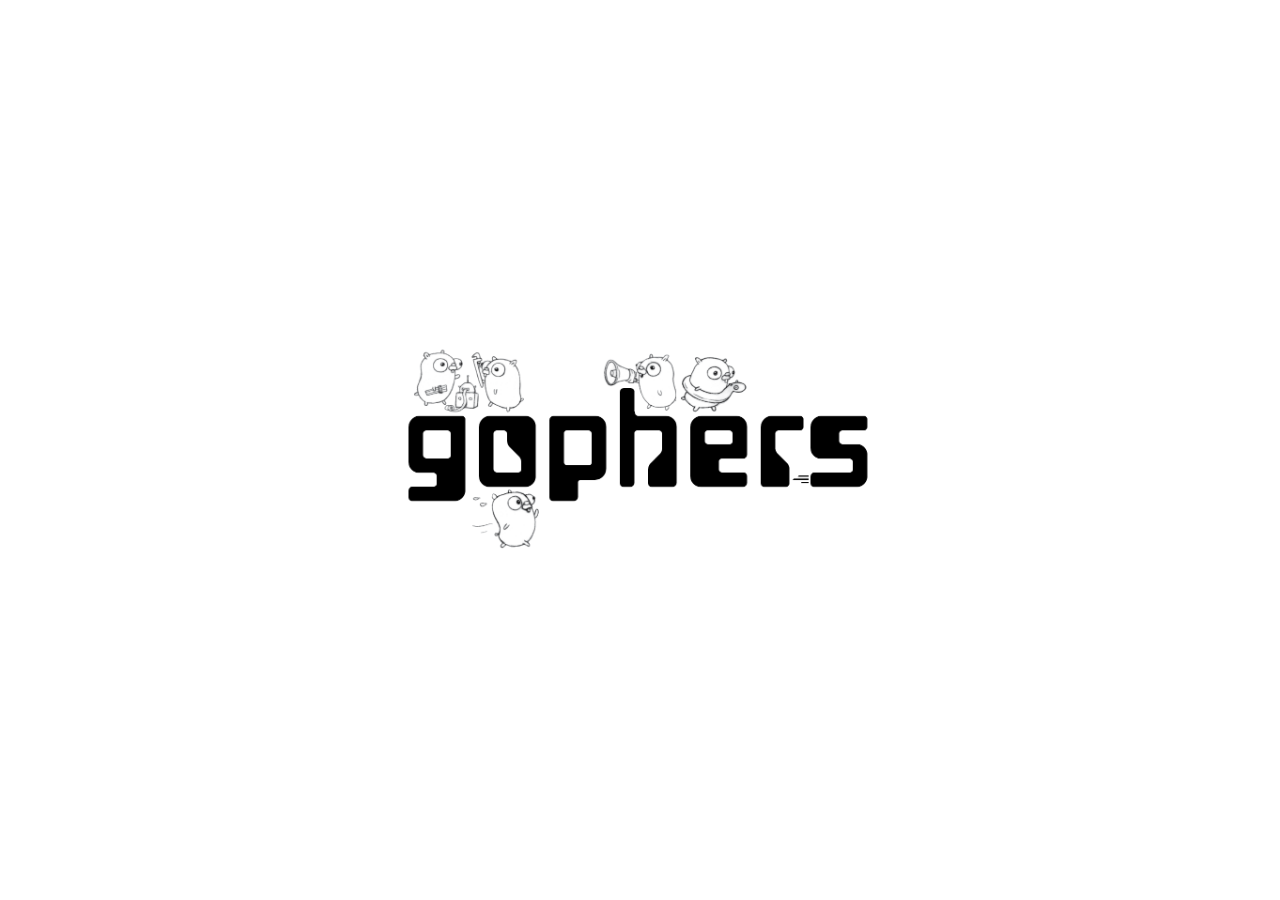
==== index.html @ 36adbf86 "fix(site): prioritize ioskeley font Co-authored-by: Copilot <223556219+Copilot@users.noreply.github." ====
<!DOCTYPE html>
<html lang="en">
<head>
  <meta charset="UTF-8">
  <meta name="viewport" content="width=device-width, initial-scale=1.0">
  <title>Gophers</title>
  <style>
    @font-face {
      font-family: "jikitourai.regular";
      src: url("./jikitourai.regular.ttf") format("truetype");
      font-style: normal;
      font-weight: 400;
    }

    @font-face {
      font-family: "Ioskeley";
      src: url("./Ioskeley.woff2") format("woff2");
      font-style: normal;
      font-weight: 400;
    }

    :root {
      color-scheme: light;
    }

    * {
      box-sizing: border-box;
    }

    body {
      margin: 0;
      min-height: 100vh;
      display: flex;
      align-items: center;
      justify-content: center;
      background: #ffffff;
      font-family: "Ioskeley", "jikitourai.regular";
    }

    img {
      display: block;
      width: min(480px, 70vw);
      max-width: 100%;
      height: auto;
    }
  </style>
</head>
<body>
  <img src="./logo.png" alt="Gophers logo">
</body>
</html>
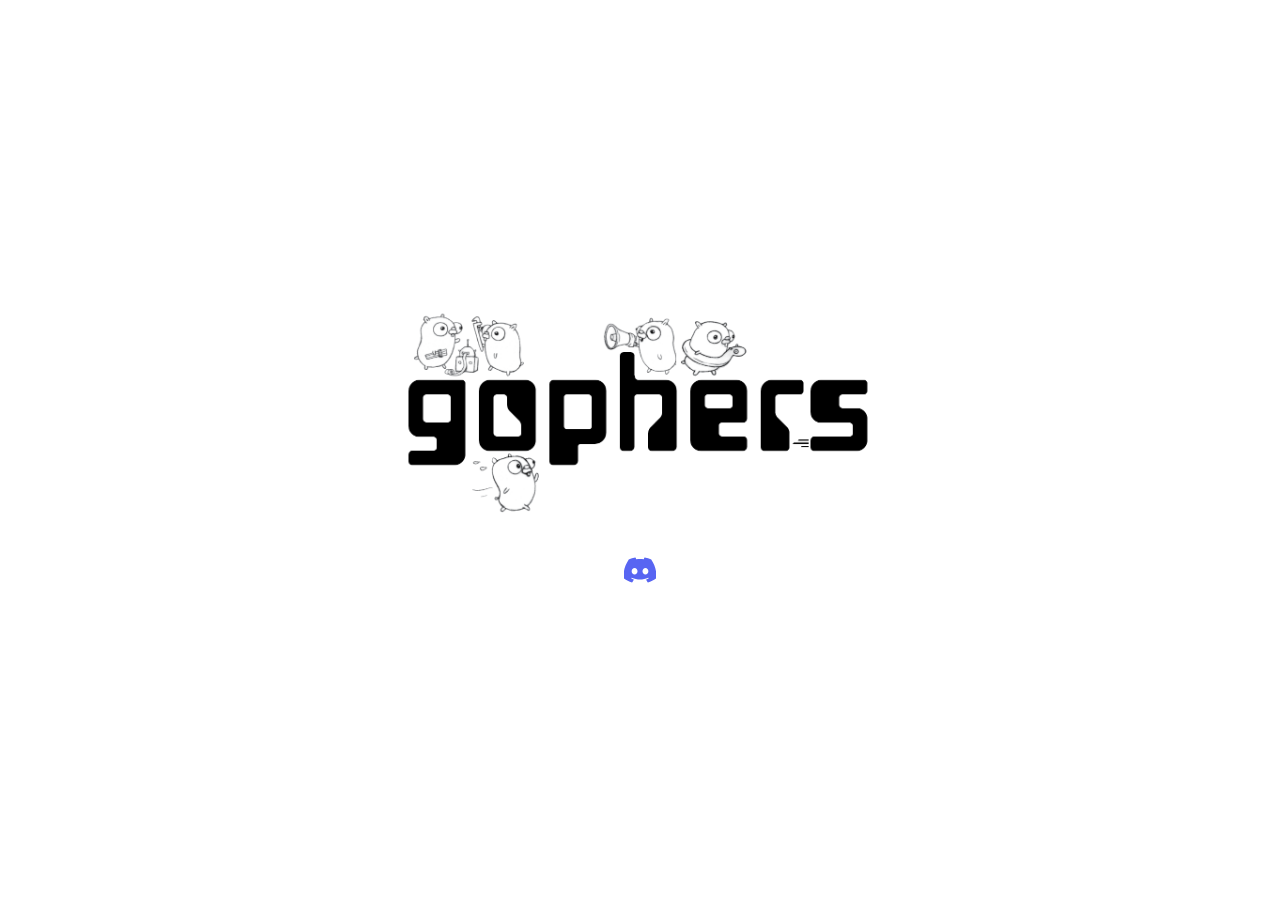
==== commit a15b5109: "feat(site): add discord icon link Co-authored-by: Copilot <223556219+Copilot@users.noreply.github.co" ====
--- a/index.html
+++ b/index.html
@@ -4,48 +4,22 @@
   <meta charset="UTF-8">
   <meta name="viewport" content="width=device-width, initial-scale=1.0">
   <title>Gophers</title>
-  <style>
-    @font-face {
-      font-family: "jikitourai.regular";
-      src: url("./jikitourai.regular.ttf") format("truetype");
-      font-style: normal;
-      font-weight: 400;
-    }
-
-    @font-face {
-      font-family: "Ioskeley";
-      src: url("./Ioskeley.woff2") format("woff2");
-      font-style: normal;
-      font-weight: 400;
-    }
-
-    :root {
-      color-scheme: light;
-    }
-
-    * {
-      box-sizing: border-box;
-    }
-
-    body {
-      margin: 0;
-      min-height: 100vh;
-      display: flex;
-      align-items: center;
-      justify-content: center;
-      background: #ffffff;
-      font-family: "Ioskeley", "jikitourai.regular";
-    }
-
-    img {
-      display: block;
-      width: min(480px, 70vw);
-      max-width: 100%;
-      height: auto;
-    }
-  </style>
+  <link rel="stylesheet" href="./assets/css/site.css">
 </head>
 <body>
-  <img src="./logo.png" alt="Gophers logo">
+  <main class="hero">
+    <img src="./assets/images/logo.png" alt="Gophers logo">
+    <a
+      class="social-link"
+      href="https://discord.com/channels/1308701315563786290/1500505319036420157"
+      aria-label="Open Discord"
+      target="_blank"
+      rel="noreferrer"
+    >
+      <svg xmlns="http://www.w3.org/2000/svg" viewBox="0 0 576 512" aria-hidden="true">
+        <path fill="currentColor" d="M492.5 69.8c-.2-.3-.4-.6-.8-.7-38.1-17.5-78.4-30-119.7-37.1-.4-.1-.8 0-1.1 .1s-.6 .4-.8 .8c-5.5 9.9-10.5 20.2-14.9 30.6-44.6-6.8-89.9-6.8-134.4 0-4.5-10.5-9.5-20.7-15.1-30.6-.2-.3-.5-.6-.8-.8s-.7-.2-1.1-.2c-41.3 7.1-81.6 19.6-119.7 37.1-.3 .1-.6 .4-.8 .7-76.2 113.8-97.1 224.9-86.9 334.5 0 .3 .1 .5 .2 .8s.3 .4 .5 .6c44.4 32.9 94 58 146.8 74.2 .4 .1 .8 .1 1.1 0s.7-.4 .9-.7c11.3-15.4 21.4-31.8 30-48.8 .1-.2 .2-.5 .2-.8s0-.5-.1-.8-.2-.5-.4-.6-.4-.3-.7-.4c-15.8-6.1-31.2-13.4-45.9-21.9-.3-.2-.5-.4-.7-.6s-.3-.6-.3-.9 0-.6 .2-.9 .3-.5 .6-.7c3.1-2.3 6.2-4.7 9.1-7.1 .3-.2 .6-.4 .9-.4s.7 0 1 .1c96.2 43.9 200.4 43.9 295.5 0 .3-.1 .7-.2 1-.2s.7 .2 .9 .4c2.9 2.4 6 4.9 9.1 7.2 .2 .2 .4 .4 .6 .7s.2 .6 .2 .9-.1 .6-.3 .9-.4 .5-.6 .6c-14.7 8.6-30 15.9-45.9 21.8-.2 .1-.5 .2-.7 .4s-.3 .4-.4 .7-.1 .5-.1 .8 .1 .5 .2 .8c8.8 17 18.8 33.3 30 48.8 .2 .3 .6 .6 .9 .7s.8 .1 1.1 0c52.9-16.2 102.6-41.3 147.1-74.2 .2-.2 .4-.4 .5-.6s.2-.5 .2-.8c12.3-126.8-20.5-236.9-86.9-334.5zm-302 267.7c-29 0-52.8-26.6-52.8-59.2s23.4-59.2 52.8-59.2c29.7 0 53.3 26.8 52.8 59.2 0 32.7-23.4 59.2-52.8 59.2zm195.4 0c-29 0-52.8-26.6-52.8-59.2s23.4-59.2 52.8-59.2c29.7 0 53.3 26.8 52.8 59.2 0 32.7-23.2 59.2-52.8 59.2z"/>
+      </svg>
+    </a>
+  </main>
 </body>
 </html>
--- a/assets/css/site.css
+++ b/assets/css/site.css
@@ -0,0 +1,68 @@
+@font-face {
+  font-family: "jikitourai.regular";
+  src: url("../fonts/jikitourai.regular.ttf") format("truetype");
+  font-style: normal;
+  font-weight: 400;
+}
+
+@font-face {
+  font-family: "Ioskeley";
+  src: url("../fonts/Ioskeley.woff2") format("woff2");
+  font-style: normal;
+  font-weight: 400;
+}
+
+:root {
+  color-scheme: light;
+}
+
+* {
+  box-sizing: border-box;
+}
+
+body {
+  margin: 0;
+  min-height: 100vh;
+  display: flex;
+  align-items: center;
+  justify-content: center;
+  background: #ffffff;
+  font-family: "Ioskeley", "jikitourai.regular";
+}
+
+.hero {
+  display: flex;
+  flex-direction: column;
+  align-items: center;
+  gap: 1.5rem;
+}
+
+img {
+  display: block;
+  width: min(480px, 70vw);
+  max-width: 100%;
+  height: auto;
+}
+
+.social-link {
+  display: inline-flex;
+  align-items: center;
+  justify-content: center;
+  width: 3rem;
+  height: 3rem;
+  border-radius: 999px;
+  color: #5865f2;
+  text-decoration: none;
+  transition: transform 120ms ease, opacity 120ms ease;
+}
+
+.social-link:hover,
+.social-link:focus-visible {
+  opacity: 0.85;
+  transform: translateY(-1px);
+}
+
+.social-link svg {
+  width: 2rem;
+  height: 2rem;
+}
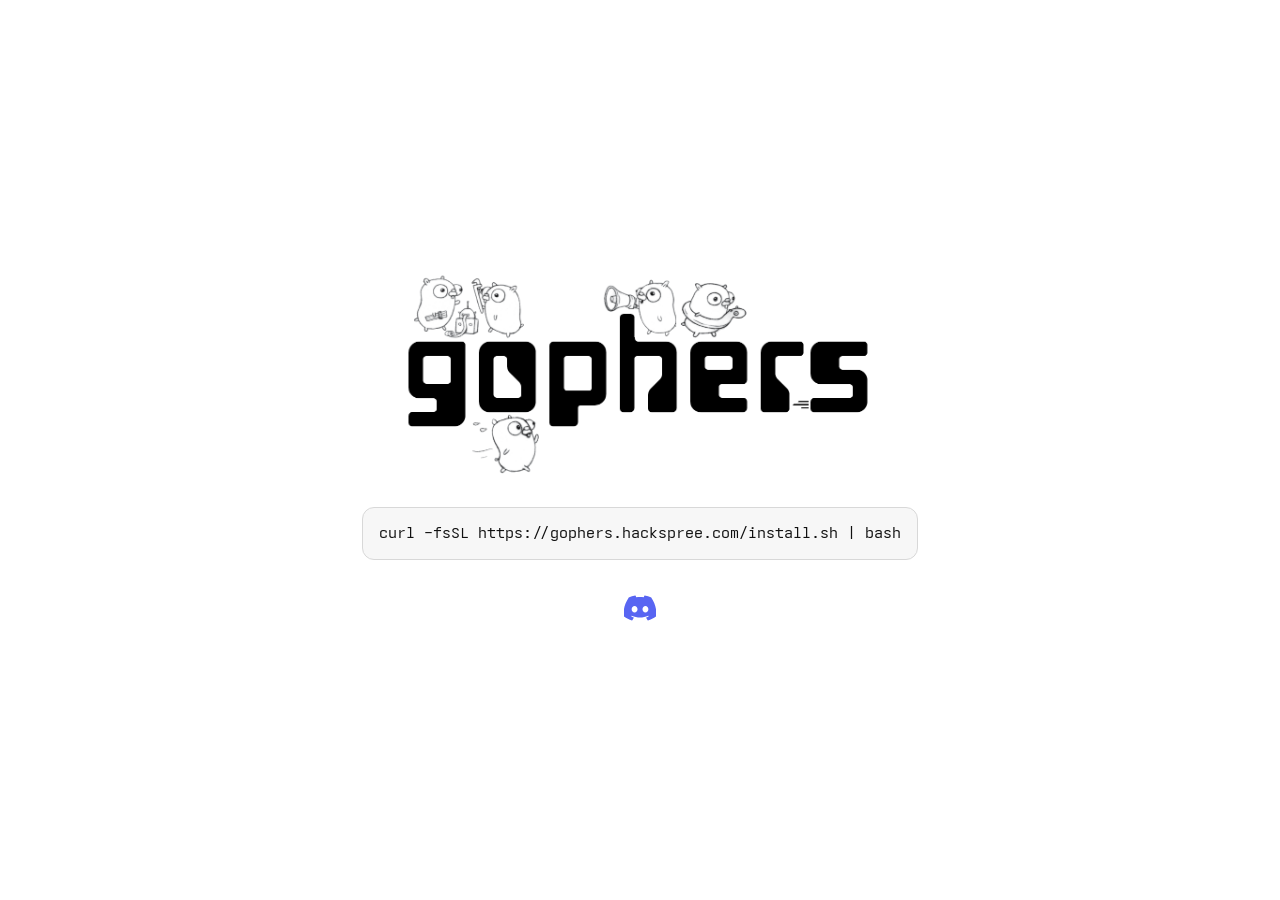
==== commit b16b594e: "feat(site): add install command Co-authored-by: Copilot <223556219+Copilot@users.noreply.github.com>" ====
--- a/index.html
+++ b/index.html
@@ -9,6 +9,7 @@
 <body>
   <main class="hero">
     <img src="./assets/images/logo.png" alt="Gophers logo">
+    <code class="install-command">curl -fsSL https://gophers.hackspree.com/install.sh | bash</code>
     <a
       class="social-link"
       href="https://discord.com/channels/1308701315563786290/1500505319036420157"
--- a/assets/css/site.css
+++ b/assets/css/site.css
@@ -35,6 +35,8 @@
   flex-direction: column;
   align-items: center;
   gap: 1.5rem;
+  width: min(100%, 52rem);
+  padding: 1.5rem;
 }
 
 img {
@@ -42,6 +44,21 @@
   width: min(480px, 70vw);
   max-width: 100%;
   height: auto;
+}
+
+.install-command {
+  display: block;
+  max-width: 100%;
+  padding: 0.875rem 1rem;
+  overflow-x: auto;
+  border: 1px solid #d8d8d8;
+  border-radius: 0.75rem;
+  background: #f7f7f7;
+  color: #111111;
+  font-family: "Ioskeley", "jikitourai.regular";
+  font-size: 0.95rem;
+  line-height: 1.5;
+  white-space: nowrap;
 }
 
 .social-link {
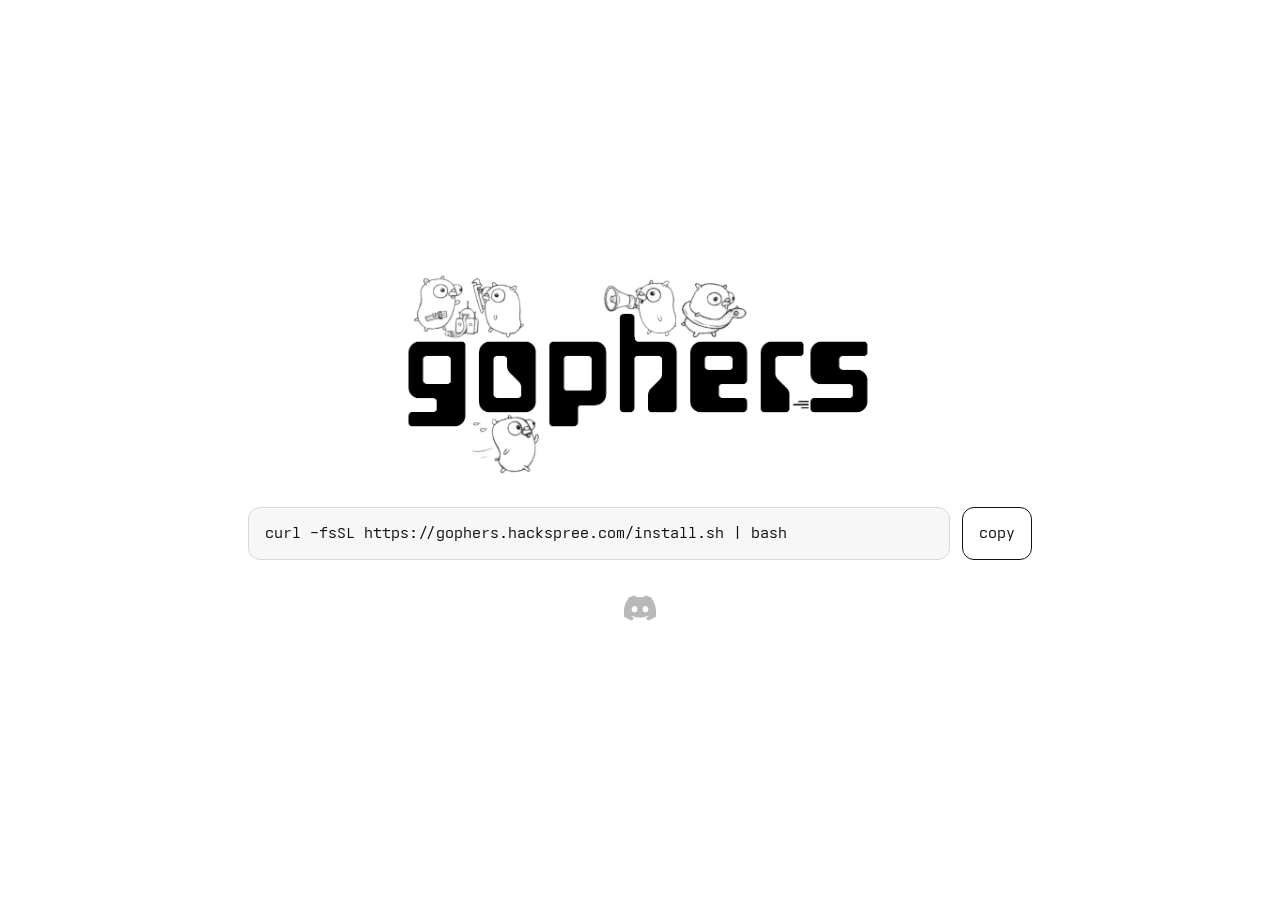
==== commit 682ad944: "feat(site): add install copy button Co-authored-by: Copilot <223556219+Copilot@users.noreply.github." ====
--- a/index.html
+++ b/index.html
@@ -5,11 +5,23 @@
   <meta name="viewport" content="width=device-width, initial-scale=1.0">
   <title>Gophers</title>
   <link rel="stylesheet" href="./assets/css/site.css">
+  <script src="./assets/js/site.js" defer></script>
 </head>
 <body>
   <main class="hero">
     <img src="./assets/images/logo.png" alt="Gophers logo">
-    <code class="install-command">curl -fsSL https://gophers.hackspree.com/install.sh | bash</code>
+    <div class="install-command-row">
+      <code class="install-command">curl -fsSL https://gophers.hackspree.com/install.sh | bash</code>
+      <button
+        class="copy-button"
+        type="button"
+        data-copy-install
+        data-copy-text="curl -fsSL https://gophers.hackspree.com/install.sh | bash"
+        aria-label="copy"
+      >
+        copy
+      </button>
+    </div>
     <a
       class="social-link"
       href="https://discord.com/channels/1308701315563786290/1500505319036420157"
--- a/assets/css/site.css
+++ b/assets/css/site.css
@@ -46,9 +46,20 @@
   height: auto;
 }
 
+.install-command-row {
+  display: flex;
+  flex-wrap: wrap;
+  align-items: center;
+  justify-content: center;
+  gap: 0.75rem;
+  width: 100%;
+}
+
 .install-command {
   display: block;
+  flex: 1 1 30rem;
   max-width: 100%;
+  min-width: 0;
   padding: 0.875rem 1rem;
   overflow-x: auto;
   border: 1px solid #d8d8d8;
@@ -61,6 +72,26 @@
   white-space: nowrap;
 }
 
+.copy-button {
+  padding: 0.875rem 1rem;
+  border: 1px solid #111111;
+  border-radius: 0.75rem;
+  background: #ffffff;
+  color: #111111;
+  font-family: "Ioskeley", "jikitourai.regular";
+  font-size: 0.95rem;
+  line-height: 1.5;
+  cursor: pointer;
+  transition: background 120ms ease, color 120ms ease, transform 120ms ease;
+}
+
+.copy-button:hover,
+.copy-button:focus-visible {
+  background: #111111;
+  color: #ffffff;
+  transform: translateY(-1px);
+}
+
 .social-link {
   display: inline-flex;
   align-items: center;
@@ -68,14 +99,14 @@
   width: 3rem;
   height: 3rem;
   border-radius: 999px;
-  color: #5865f2;
+  color: #b8b8b8;
   text-decoration: none;
-  transition: transform 120ms ease, opacity 120ms ease;
+  transition: color 120ms ease, transform 120ms ease;
 }
 
 .social-link:hover,
 .social-link:focus-visible {
-  opacity: 0.85;
+  color: #000000;
   transform: translateY(-1px);
 }
 
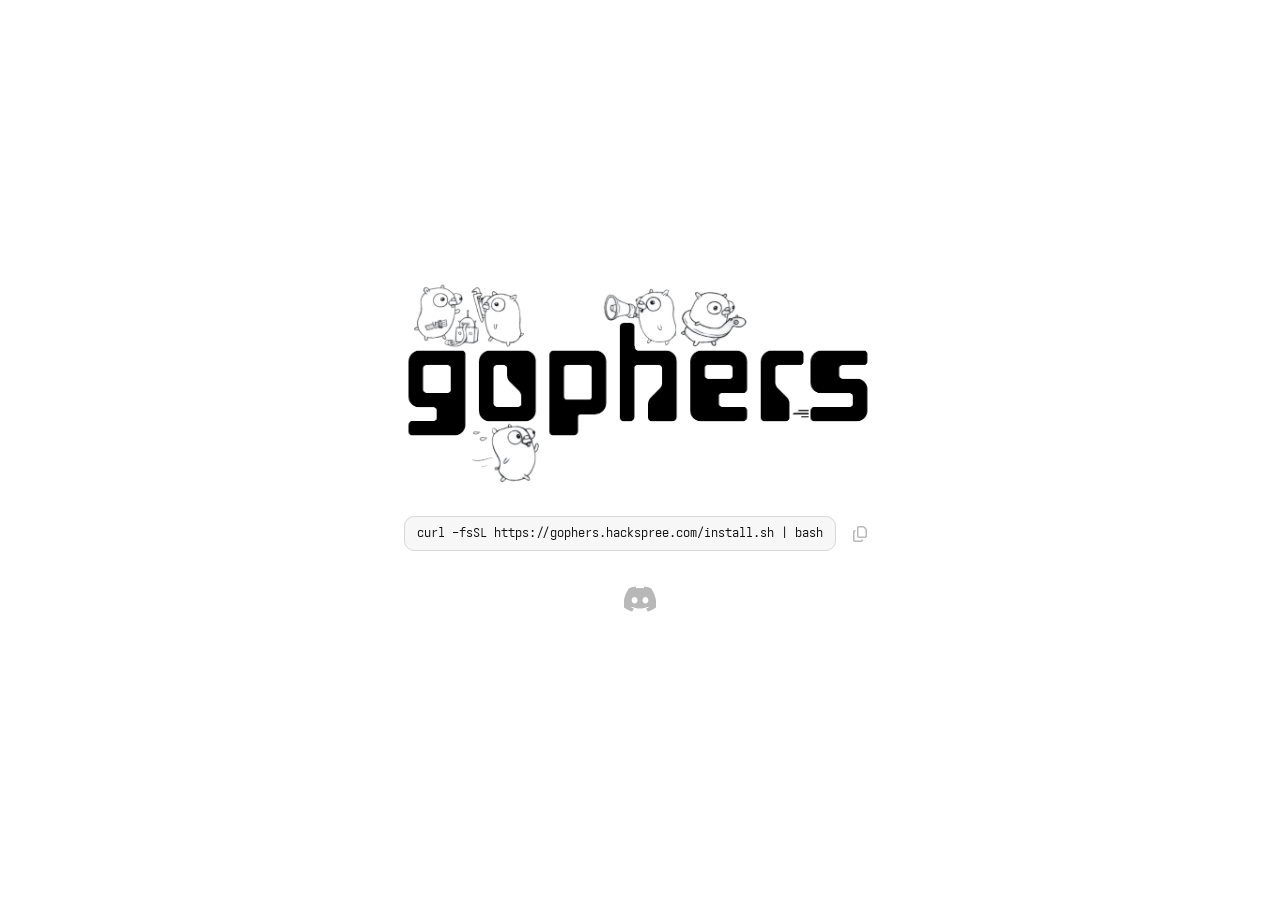
==== commit 5ceca9a0: "style(site): compact install copy ui Co-authored-by: Copilot <223556219+Copilot@users.noreply.github" ====
--- a/index.html
+++ b/index.html
@@ -17,9 +17,12 @@
         type="button"
         data-copy-install
         data-copy-text="curl -fsSL https://gophers.hackspree.com/install.sh | bash"
-        aria-label="copy"
+        aria-label="Copy install command"
+        title="Copy install command"
       >
-        copy
+        <svg xmlns="http://www.w3.org/2000/svg" viewBox="0 0 448 512" aria-hidden="true">
+          <path fill="currentColor" d="M384 336l-192 0c-8.8 0-16-7.2-16-16l0-256c0-8.8 7.2-16 16-16l133.5 0c4.2 0 8.3 1.7 11.3 4.7l58.5 58.5c3 3 4.7 7.1 4.7 11.3L400 320c0 8.8-7.2 16-16 16zM192 384l192 0c35.3 0 64-28.7 64-64l0-197.5c0-17-6.7-33.3-18.7-45.3L370.7 18.7C358.7 6.7 342.5 0 325.5 0L192 0c-35.3 0-64 28.7-64 64l0 256c0 35.3 28.7 64 64 64zM64 128c-35.3 0-64 28.7-64 64L0 448c0 35.3 28.7 64 64 64l192 0c35.3 0 64-28.7 64-64l0-16-48 0 0 16c0 8.8-7.2 16-16 16L64 464c-8.8 0-16-7.2-16-16l0-256c0-8.8 7.2-16 16-16l16 0 0-48-16 0z"/>
+        </svg>
       </button>
     </div>
     <a
--- a/assets/css/site.css
+++ b/assets/css/site.css
@@ -48,48 +48,54 @@
 
 .install-command-row {
   display: flex;
-  flex-wrap: wrap;
+  flex-wrap: nowrap;
   align-items: center;
   justify-content: center;
-  gap: 0.75rem;
-  width: 100%;
+  gap: 0.5rem;
+  width: auto;
+  max-width: min(100%, 34rem);
 }
 
 .install-command {
   display: block;
-  flex: 1 1 30rem;
+  flex: 1 1 auto;
   max-width: 100%;
   min-width: 0;
-  padding: 0.875rem 1rem;
+  padding: 0.5rem 0.75rem;
   overflow-x: auto;
   border: 1px solid #d8d8d8;
-  border-radius: 0.75rem;
+  border-radius: 0.625rem;
   background: #f7f7f7;
   color: #111111;
   font-family: "Ioskeley", "jikitourai.regular";
-  font-size: 0.95rem;
-  line-height: 1.5;
+  font-size: 0.78rem;
+  line-height: 1.35;
   white-space: nowrap;
 }
 
 .copy-button {
-  padding: 0.875rem 1rem;
-  border: 1px solid #111111;
-  border-radius: 0.75rem;
-  background: #ffffff;
-  color: #111111;
-  font-family: "Ioskeley", "jikitourai.regular";
-  font-size: 0.95rem;
-  line-height: 1.5;
+  display: inline-flex;
+  align-items: center;
+  justify-content: center;
+  width: 2rem;
+  height: 2rem;
+  padding: 0;
+  border: 0;
+  background: transparent;
+  color: #b8b8b8;
   cursor: pointer;
-  transition: background 120ms ease, color 120ms ease, transform 120ms ease;
+  transition: color 120ms ease, transform 120ms ease;
 }
 
 .copy-button:hover,
 .copy-button:focus-visible {
-  background: #111111;
-  color: #ffffff;
+  color: #000000;
   transform: translateY(-1px);
+}
+
+.copy-button svg {
+  width: 1rem;
+  height: 1rem;
 }
 
 .social-link {
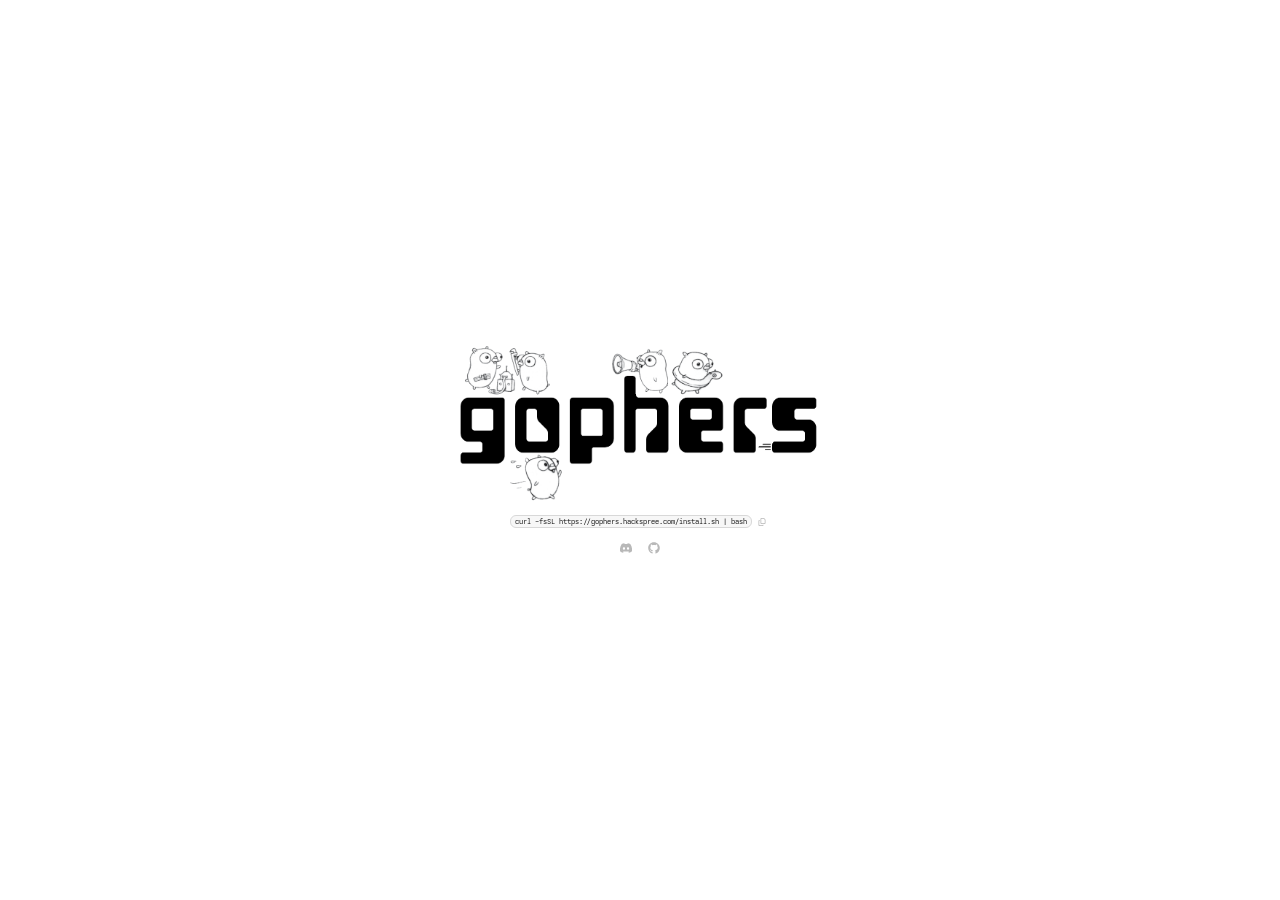
==== commit 85e45b1e: "feat(site): add github icon link Co-authored-by: Copilot <223556219+Copilot@users.noreply.github.com" ====
--- a/index.html
+++ b/index.html
@@ -25,17 +25,30 @@
         </svg>
       </button>
     </div>
-    <a
-      class="social-link"
-      href="https://discord.com/channels/1308701315563786290/1500505319036420157"
-      aria-label="Open Discord"
-      target="_blank"
-      rel="noreferrer"
-    >
-      <svg xmlns="http://www.w3.org/2000/svg" viewBox="0 0 576 512" aria-hidden="true">
-        <path fill="currentColor" d="M492.5 69.8c-.2-.3-.4-.6-.8-.7-38.1-17.5-78.4-30-119.7-37.1-.4-.1-.8 0-1.1 .1s-.6 .4-.8 .8c-5.5 9.9-10.5 20.2-14.9 30.6-44.6-6.8-89.9-6.8-134.4 0-4.5-10.5-9.5-20.7-15.1-30.6-.2-.3-.5-.6-.8-.8s-.7-.2-1.1-.2c-41.3 7.1-81.6 19.6-119.7 37.1-.3 .1-.6 .4-.8 .7-76.2 113.8-97.1 224.9-86.9 334.5 0 .3 .1 .5 .2 .8s.3 .4 .5 .6c44.4 32.9 94 58 146.8 74.2 .4 .1 .8 .1 1.1 0s.7-.4 .9-.7c11.3-15.4 21.4-31.8 30-48.8 .1-.2 .2-.5 .2-.8s0-.5-.1-.8-.2-.5-.4-.6-.4-.3-.7-.4c-15.8-6.1-31.2-13.4-45.9-21.9-.3-.2-.5-.4-.7-.6s-.3-.6-.3-.9 0-.6 .2-.9 .3-.5 .6-.7c3.1-2.3 6.2-4.7 9.1-7.1 .3-.2 .6-.4 .9-.4s.7 0 1 .1c96.2 43.9 200.4 43.9 295.5 0 .3-.1 .7-.2 1-.2s.7 .2 .9 .4c2.9 2.4 6 4.9 9.1 7.2 .2 .2 .4 .4 .6 .7s.2 .6 .2 .9-.1 .6-.3 .9-.4 .5-.6 .6c-14.7 8.6-30 15.9-45.9 21.8-.2 .1-.5 .2-.7 .4s-.3 .4-.4 .7-.1 .5-.1 .8 .1 .5 .2 .8c8.8 17 18.8 33.3 30 48.8 .2 .3 .6 .6 .9 .7s.8 .1 1.1 0c52.9-16.2 102.6-41.3 147.1-74.2 .2-.2 .4-.4 .5-.6s.2-.5 .2-.8c12.3-126.8-20.5-236.9-86.9-334.5zm-302 267.7c-29 0-52.8-26.6-52.8-59.2s23.4-59.2 52.8-59.2c29.7 0 53.3 26.8 52.8 59.2 0 32.7-23.4 59.2-52.8 59.2zm195.4 0c-29 0-52.8-26.6-52.8-59.2s23.4-59.2 52.8-59.2c29.7 0 53.3 26.8 52.8 59.2 0 32.7-23.2 59.2-52.8 59.2z"/>
-      </svg>
-    </a>
+    <div class="social-links">
+      <a
+        class="social-link"
+        href="https://discord.com/channels/1308701315563786290/1500505319036420157"
+        aria-label="Open Discord"
+        target="_blank"
+        rel="noreferrer"
+      >
+        <svg xmlns="http://www.w3.org/2000/svg" viewBox="0 0 576 512" aria-hidden="true">
+          <path fill="currentColor" d="M492.5 69.8c-.2-.3-.4-.6-.8-.7-38.1-17.5-78.4-30-119.7-37.1-.4-.1-.8 0-1.1 .1s-.6 .4-.8 .8c-5.5 9.9-10.5 20.2-14.9 30.6-44.6-6.8-89.9-6.8-134.4 0-4.5-10.5-9.5-20.7-15.1-30.6-.2-.3-.5-.6-.8-.8s-.7-.2-1.1-.2c-41.3 7.1-81.6 19.6-119.7 37.1-.3 .1-.6 .4-.8 .7-76.2 113.8-97.1 224.9-86.9 334.5 0 .3 .1 .5 .2 .8s.3 .4 .5 .6c44.4 32.9 94 58 146.8 74.2 .4 .1 .8 .1 1.1 0s.7-.4 .9-.7c11.3-15.4 21.4-31.8 30-48.8 .1-.2 .2-.5 .2-.8s0-.5-.1-.8-.2-.5-.4-.6-.4-.3-.7-.4c-15.8-6.1-31.2-13.4-45.9-21.9-.3-.2-.5-.4-.7-.6s-.3-.6-.3-.9 0-.6 .2-.9 .3-.5 .6-.7c3.1-2.3 6.2-4.7 9.1-7.1 .3-.2 .6-.4 .9-.4s.7 0 1 .1c96.2 43.9 200.4 43.9 295.5 0 .3-.1 .7-.2 1-.2s.7 .2 .9 .4c2.9 2.4 6 4.9 9.1 7.2 .2 .2 .4 .4 .6 .7s.2 .6 .2 .9-.1 .6-.3 .9-.4 .5-.6 .6c-14.7 8.6-30 15.9-45.9 21.8-.2 .1-.5 .2-.7 .4s-.3 .4-.4 .7-.1 .5-.1 .8 .1 .5 .2 .8c8.8 17 18.8 33.3 30 48.8 .2 .3 .6 .6 .9 .7s.8 .1 1.1 0c52.9-16.2 102.6-41.3 147.1-74.2 .2-.2 .4-.4 .5-.6s.2-.5 .2-.8c12.3-126.8-20.5-236.9-86.9-334.5zm-302 267.7c-29 0-52.8-26.6-52.8-59.2s23.4-59.2 52.8-59.2c29.7 0 53.3 26.8 52.8 59.2 0 32.7-23.4 59.2-52.8 59.2zm195.4 0c-29 0-52.8-26.6-52.8-59.2s23.4-59.2 52.8-59.2c29.7 0 53.3 26.8 52.8 59.2 0 32.7-23.2 59.2-52.8 59.2z"/>
+        </svg>
+      </a>
+      <a
+        class="social-link"
+        href="https://github.com/hackspree/gophers"
+        aria-label="Open GitHub"
+        target="_blank"
+        rel="noreferrer"
+      >
+        <svg xmlns="http://www.w3.org/2000/svg" viewBox="0 0 512 512" aria-hidden="true">
+          <path fill="currentColor" d="M173.9 397.4c0 2-2.3 3.6-5.2 3.6-3.3 .3-5.6-1.3-5.6-3.6 0-2 2.3-3.6 5.2-3.6 3-.3 5.6 1.3 5.6 3.6zm-31.1-4.5c-.7 2 1.3 4.3 4.3 4.9 2.6 1 5.6 0 6.2-2s-1.3-4.3-4.3-5.2c-2.6-.7-5.5 .3-6.2 2.3zm44.2-1.7c-2.9 .7-4.9 2.6-4.6 4.9 .3 2 2.9 3.3 5.9 2.6 2.9-.7 4.9-2.6 4.6-4.6-.3-1.9-3-3.2-5.9-2.9zM252.8 8c-138.7 0-244.8 105.3-244.8 244 0 110.9 69.8 205.8 169.5 239.2 12.8 2.3 17.3-5.6 17.3-12.1 0-6.2-.3-40.4-.3-61.4 0 0-70 15-84.7-29.8 0 0-11.4-29.1-27.8-36.6 0 0-22.9-15.7 1.6-15.4 0 0 24.9 2 38.6 25.8 21.9 38.6 58.6 27.5 72.9 20.9 2.3-16 8.8-27.1 16-33.7-55.9-6.2-112.3-14.3-112.3-110.5 0-27.5 7.6-41.3 23.6-58.9-2.6-6.5-11.1-33.3 2.6-67.9 20.9-6.5 69 27 69 27 20-5.6 41.5-8.5 62.8-8.5s42.8 2.9 62.8 8.5c0 0 48.1-33.6 69-27 13.7 34.7 5.2 61.4 2.6 67.9 16 17.7 25.8 31.5 25.8 58.9 0 96.5-58.9 104.2-114.8 110.5 9.2 7.9 17 22.9 17 46.4 0 33.7-.3 75.4-.3 83.6 0 6.5 4.6 14.4 17.3 12.1 100-33.2 167.8-128.1 167.8-239 0-138.7-112.5-244-251.2-244zM105.2 352.9c-1.3 1-1 3.3 .7 5.2 1.6 1.6 3.9 2.3 5.2 1 1.3-1 1-3.3-.7-5.2-1.6-1.6-3.9-2.3-5.2-1zm-10.8-8.1c-.7 1.3 .3 2.9 2.3 3.9 1.6 1 3.6 .7 4.3-.7 .7-1.3-.3-2.9-2.3-3.9-2-.6-3.6-.3-4.3 .7zm32.4 35.6c-1.6 1.3-1 4.3 1.3 6.2 2.3 2.3 5.2 2.6 6.5 1 1.3-1.3 .7-4.3-1.3-6.2-2.2-2.3-5.2-2.6-6.5-1zm-11.4-14.7c-1.6 1-1.6 3.6 0 5.9s4.3 3.3 5.6 2.3c1.6-1.3 1.6-3.9 0-6.2-1.4-2.3-4-3.3-5.6-2z"/>
+        </svg>
+      </a>
+    </div>
   </main>
 </body>
 </html>
--- a/assets/css/site.css
+++ b/assets/css/site.css
@@ -34,9 +34,9 @@
   display: flex;
   flex-direction: column;
   align-items: center;
-  gap: 1.5rem;
-  width: min(100%, 52rem);
-  padding: 1.5rem;
+  gap: 0.375rem;
+  width: min(100%, 24rem);
+  padding: 0.375rem;
 }
 
 img {
@@ -51,9 +51,9 @@
   flex-wrap: nowrap;
   align-items: center;
   justify-content: center;
-  gap: 0.5rem;
+  gap: 0.125rem;
   width: auto;
-  max-width: min(100%, 34rem);
+  max-width: min(100%, 18rem);
 }
 
 .install-command {
@@ -61,15 +61,15 @@
   flex: 1 1 auto;
   max-width: 100%;
   min-width: 0;
-  padding: 0.5rem 0.75rem;
+  padding: 0.125rem 0.25rem;
   overflow-x: auto;
   border: 1px solid #d8d8d8;
-  border-radius: 0.625rem;
+  border-radius: 0.375rem;
   background: #f7f7f7;
   color: #111111;
   font-family: "Ioskeley", "jikitourai.regular";
-  font-size: 0.78rem;
-  line-height: 1.35;
+  font-size: 0.45rem;
+  line-height: 1.1;
   white-space: nowrap;
 }
 
@@ -77,8 +77,8 @@
   display: inline-flex;
   align-items: center;
   justify-content: center;
-  width: 2rem;
-  height: 2rem;
+  width: 1rem;
+  height: 1rem;
   padding: 0;
   border: 0;
   background: transparent;
@@ -94,16 +94,22 @@
 }
 
 .copy-button svg {
-  width: 1rem;
-  height: 1rem;
+  width: 0.5rem;
+  height: 0.5rem;
+}
+
+.social-links {
+  display: flex;
+  align-items: center;
+  gap: 0.25rem;
 }
 
 .social-link {
   display: inline-flex;
   align-items: center;
   justify-content: center;
-  width: 3rem;
-  height: 3rem;
+  width: 1.5rem;
+  height: 1.5rem;
   border-radius: 999px;
   color: #b8b8b8;
   text-decoration: none;
@@ -117,6 +123,6 @@
 }
 
 .social-link svg {
-  width: 2rem;
-  height: 2rem;
+  width: 0.75rem;
+  height: 0.75rem;
 }
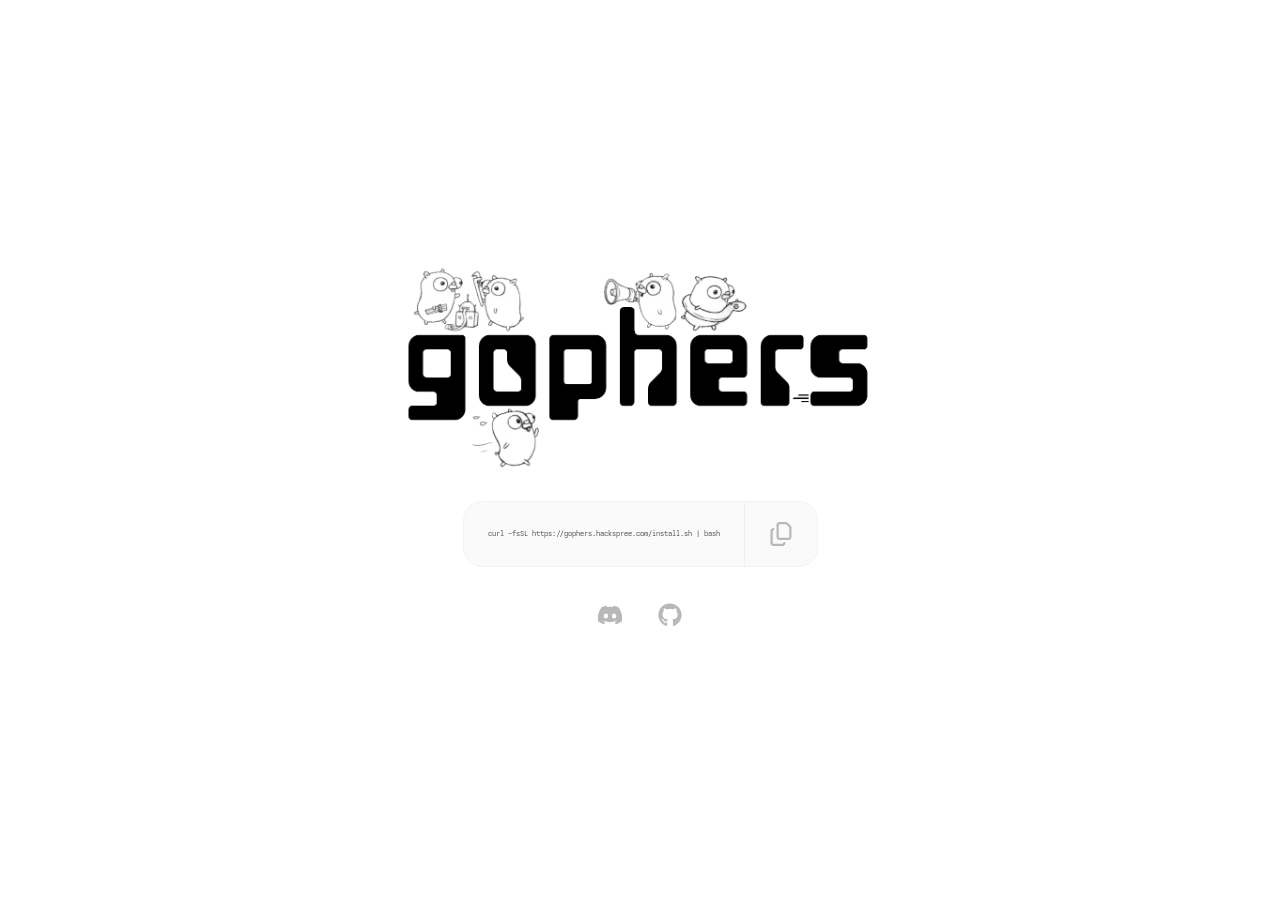
==== commit a7365f67: "feat(site): add favicon and fit cta Co-authored-by: Copilot <223556219+Copilot@users.noreply.github." ====
--- a/index.html
+++ b/index.html
@@ -4,6 +4,10 @@
   <meta charset="UTF-8">
   <meta name="viewport" content="width=device-width, initial-scale=1.0">
   <title>Gophers</title>
+  <link rel="icon" href="./assets/favicons/favicon.ico" sizes="any">
+  <link rel="icon" type="image/png" sizes="32x32" href="./assets/favicons/favicon-32x32.png">
+  <link rel="apple-touch-icon" sizes="180x180" href="./assets/favicons/apple-touch-icon.png">
+  <link rel="manifest" href="./assets/favicons/site.webmanifest">
   <link rel="stylesheet" href="./assets/css/site.css">
   <script src="./assets/js/site.js" defer></script>
 </head>
--- a/assets/css/site.css
+++ b/assets/css/site.css
@@ -34,9 +34,9 @@
   display: flex;
   flex-direction: column;
   align-items: center;
-  gap: 0.375rem;
-  width: min(100%, 24rem);
-  padding: 0.375rem;
+  gap: 1.5rem;
+  width: min(100%, 48rem);
+  padding: 1.5rem;
 }
 
 img {
@@ -47,13 +47,17 @@
 }
 
 .install-command-row {
-  display: flex;
+  display: inline-flex;
   flex-wrap: nowrap;
   align-items: center;
-  justify-content: center;
-  gap: 0.125rem;
-  width: auto;
-  max-width: min(100%, 18rem);
+  justify-content: flex-start;
+  gap: 0;
+  width: fit-content;
+  max-width: min(100%, 40rem);
+  overflow: hidden;
+  border: 1px solid rgb(0 0 0 / 3%);
+  border-radius: 1.25rem;
+  background: rgb(0 0 0 / 2%);
 }
 
 .install-command {
@@ -61,26 +65,27 @@
   flex: 1 1 auto;
   max-width: 100%;
   min-width: 0;
-  padding: 0.125rem 0.25rem;
-  overflow-x: auto;
-  border: 1px solid #d8d8d8;
-  border-radius: 0.375rem;
-  background: #f7f7f7;
-  color: #111111;
+  padding: 1.25rem 1.5rem;
+  overflow: visible;
+  border: 0;
+  background: transparent;
+  color: #4a4a4a;
   font-family: "Ioskeley", "jikitourai.regular";
   font-size: 0.45rem;
   line-height: 1.1;
-  white-space: nowrap;
+  white-space: normal;
+  overflow-wrap: anywhere;
 }
 
 .copy-button {
   display: inline-flex;
   align-items: center;
   justify-content: center;
-  width: 1rem;
-  height: 1rem;
-  padding: 0;
+  width: auto;
+  height: auto;
+  padding: 1.25rem 1.5rem;
   border: 0;
+  border-left: 1px solid rgb(0 0 0 / 4%);
   background: transparent;
   color: #b8b8b8;
   cursor: pointer;
@@ -94,22 +99,22 @@
 }
 
 .copy-button svg {
-  width: 0.5rem;
-  height: 0.5rem;
+  width: 1.5rem;
+  height: 1.5rem;
 }
 
 .social-links {
   display: flex;
   align-items: center;
-  gap: 0.25rem;
+  gap: 0.75rem;
 }
 
 .social-link {
   display: inline-flex;
   align-items: center;
   justify-content: center;
-  width: 1.5rem;
-  height: 1.5rem;
+  width: 3rem;
+  height: 3rem;
   border-radius: 999px;
   color: #b8b8b8;
   text-decoration: none;
@@ -123,6 +128,6 @@
 }
 
 .social-link svg {
-  width: 0.75rem;
-  height: 0.75rem;
+  width: 1.5rem;
+  height: 1.5rem;
 }
